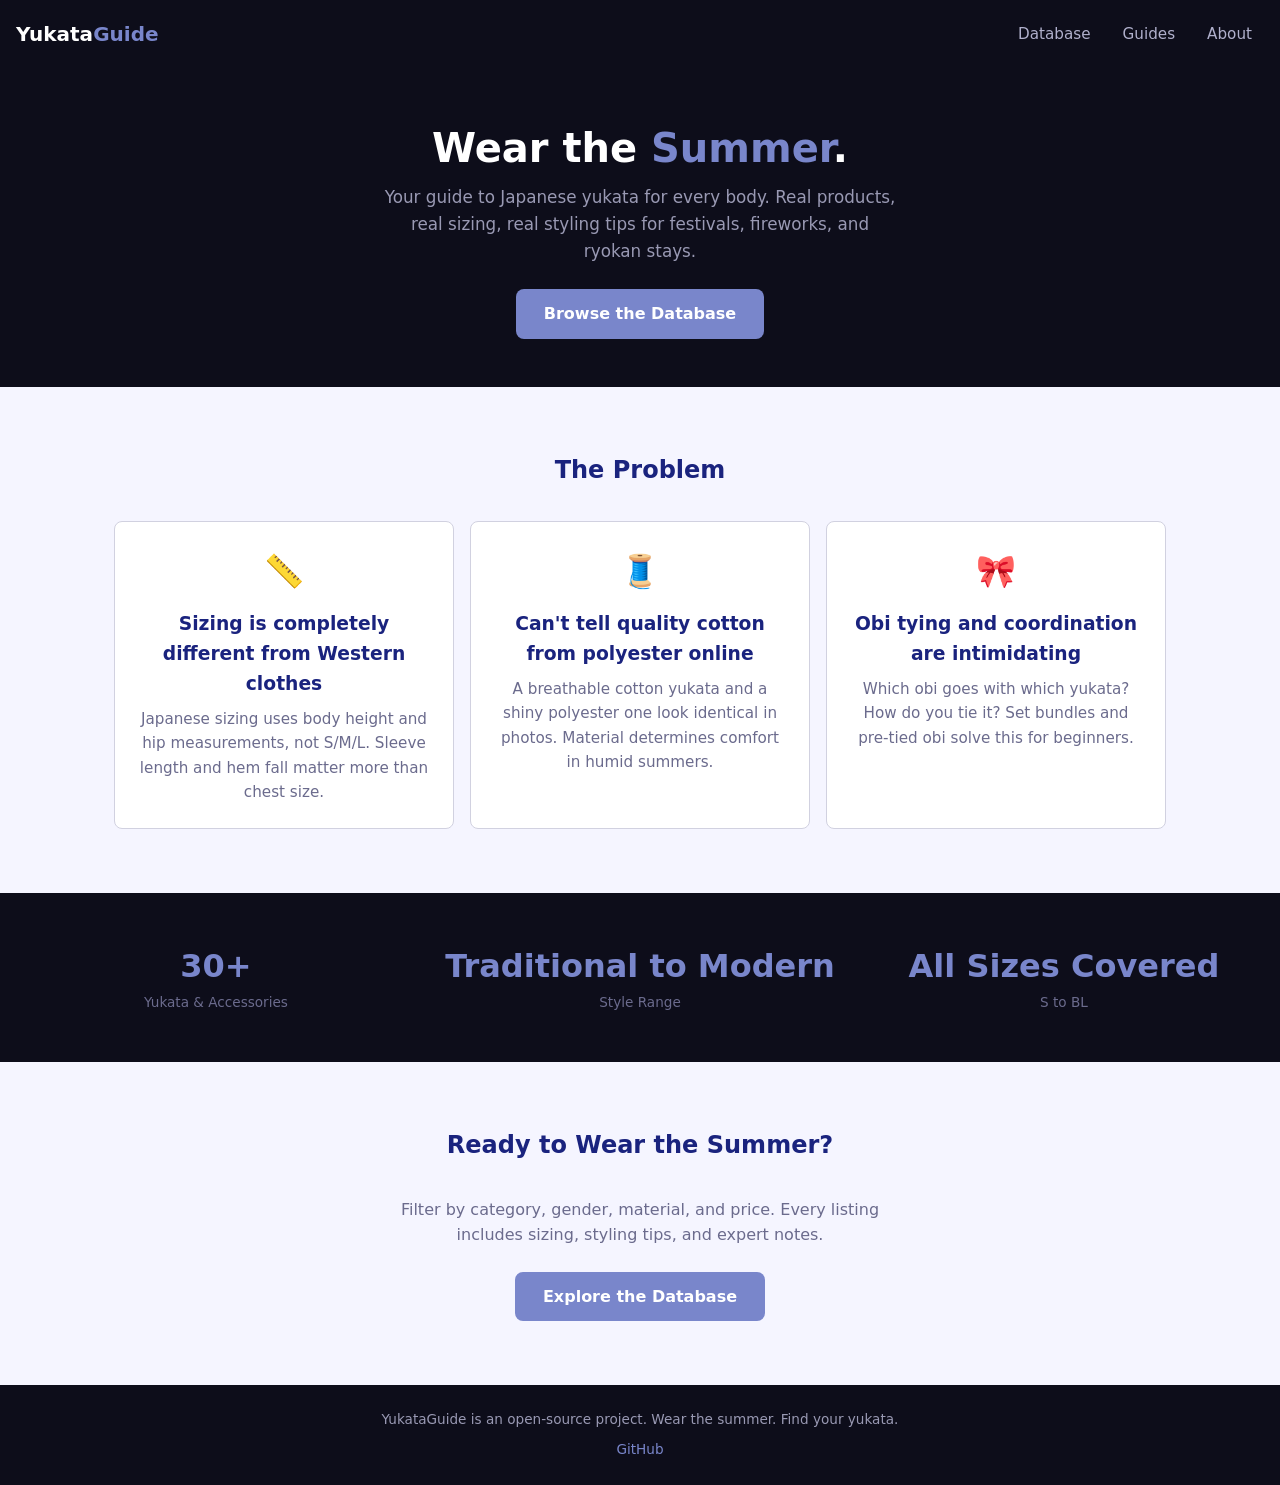
==== index.html @ 27412b20 "Initial commit: yukata-guide curation database" ====
<!DOCTYPE html>
<html lang="en">
<head>
<meta charset="UTF-8">
<meta name="viewport" content="width=device-width,initial-scale=1">
<title>YukataGuide - Wear the Summer</title>
<meta name="description" content="A curated database of Japanese yukata, obi, geta, and accessories for international buyers. Sizing, materials, and styling guidance for every body.">
<meta property="og:title" content="YukataGuide - Wear the Summer">
<meta property="og:description" content="A curated database of Japanese yukata, obi, geta, and accessories. Sizing, materials, and styling guidance for every body.">
<meta property="og:type" content="website">
<meta property="og:url" content="https://humancronadmin.github.io/yukata-guide/">
<link rel="canonical" href="https://humancronadmin.github.io/yukata-guide/">
<link rel="icon" href="favicon.svg" type="image/svg+xml">
<link rel="stylesheet" href="css/style.css">
</head>
<body>
<nav class="nav">
  <a href="index.html" class="nav-brand">Yukata<span>Guide</span></a>
  <div class="nav-links">
    <a href="database.html">Database</a>
    <a href="#guides">Guides</a>
    <a href="#about">About</a>
  </div>
</nav>
<section class="hero">
  <h1>Wear the <em>Summer</em>.</h1>
  <p>Your guide to Japanese yukata for every body. Real products, real sizing, real styling tips for festivals, fireworks, and ryokan stays.</p>
  <a href="database.html" class="btn btn-primary">Browse the Database</a>
</section>
<section class="section">
  <h2 class="section-title">The Problem</h2>
  <div class="problem-grid" id="problems"></div>
</section>
<section class="section" style="background:var(--dark);color:#FFF;max-width:none;padding:48px 16px">
  <div class="stats-row" id="stats"></div>
</section>
<section class="section" style="text-align:center">
  <h2 class="section-title">Ready to Wear the Summer?</h2>
  <p style="color:var(--muted);margin-bottom:24px;max-width:480px;margin-left:auto;margin-right:auto">Filter by category, gender, material, and price. Every listing includes sizing, styling tips, and expert notes.</p>
  <a href="database.html" class="btn btn-primary">Explore the Database</a>
</section>
<footer class="footer" id="about">
  <p>YukataGuide is an open-source project. Wear the summer. Find your yukata.</p>
  <p style="margin-top:8px"><a href="https://github.com/humancronadmin">GitHub</a></p>
</footer>
<script>
const problems=[
  {icon:"\uD83D\uDCCF",title:"Sizing is completely different from Western clothes",desc:"Japanese sizing uses body height and hip measurements, not S/M/L. Sleeve length and hem fall matter more than chest size."},
  {icon:"\uD83E\uDDF5",title:"Can't tell quality cotton from polyester online",desc:"A breathable cotton yukata and a shiny polyester one look identical in photos. Material determines comfort in humid summers."},
  {icon:"\uD83C\uDF80",title:"Obi tying and coordination are intimidating",desc:"Which obi goes with which yukata? How do you tie it? Set bundles and pre-tied obi solve this for beginners."}
];
const stats=[
  {num:"30+",label:"Yukata & Accessories"},
  {num:"Traditional to Modern",label:"Style Range"},
  {num:"All Sizes Covered",label:"S to BL"}
];
document.getElementById("problems").innerHTML=problems.map(p=>`<div class="problem-card"><div class="icon">${p.icon}</div><h3>${p.title}</h3><p>${p.desc}</p></div>`).join("");
document.getElementById("stats").innerHTML=stats.map(s=>`<div class="stat"><div class="num">${s.num}</div><div class="label">${s.label}</div></div>`).join("");
</script>
</body>
</html>
---- css/style.css ----
*,*::before,*::after{box-sizing:border-box;margin:0;padding:0}
:root{--primary:#1A237E;--accent:#7986CB;--dark:#0D0D1A;--light:#F5F5FF;--card:#FFFFFF;--text:#1A1A2E;--muted:#6B6B8D;--border:#D1D1E0;--radius:8px}
body{font-family:'Segoe UI',system-ui,-apple-system,sans-serif;color:var(--text);background:var(--light);line-height:1.6}
a{color:var(--primary);text-decoration:none}
a:hover{color:var(--accent)}
img{max-width:100%;display:block}

/* NAV */
.nav{background:var(--dark);padding:12px 16px;display:flex;align-items:center;justify-content:space-between;position:sticky;top:0;z-index:100}
.nav-brand{color:#FFF;font-size:1.25rem;font-weight:700}
.nav-brand span{color:var(--accent)}
.nav-links{display:flex;gap:8px}
.nav-links a{color:#B0B0CC;font-size:.9rem;padding:10px 12px;min-height:44px;display:flex;align-items:center;border-radius:var(--radius)}
.nav-links a:hover,.nav-links a.active{color:#FFF;background:rgba(255,255,255,.08)}

/* HERO */
.hero{background:var(--dark);color:#FFF;padding:56px 16px 48px;text-align:center}
.hero h1{font-size:2rem;margin-bottom:12px;line-height:1.2}
.hero h1 em{color:var(--accent);font-style:normal}
.hero p{color:#9999B3;font-size:1.05rem;max-width:520px;margin:0 auto 24px}
.btn{display:inline-flex;align-items:center;justify-content:center;min-height:44px;padding:12px 28px;border-radius:var(--radius);font-weight:600;font-size:1rem;cursor:pointer;border:none;transition:background .2s}
.btn-primary{background:var(--accent);color:#FFF}
.btn-primary:hover{background:var(--primary);color:#FFF}

/* SECTIONS */
.section{padding:48px 16px;max-width:1100px;margin:0 auto}
.section-title{font-size:1.5rem;color:var(--primary);text-align:center;margin-bottom:32px}

/* PROBLEM CARDS */
.problem-grid{display:grid;gap:16px}
.problem-card{background:var(--card);border:1px solid var(--border);border-radius:var(--radius);padding:24px;text-align:center}
.problem-card .icon{font-size:2rem;margin-bottom:12px}
.problem-card h3{color:var(--primary);margin-bottom:8px}
.problem-card p{color:var(--muted);font-size:.95rem}

/* STATS */
.stats-row{display:flex;flex-wrap:wrap;justify-content:center;gap:24px;text-align:center}
.stat{flex:1;min-width:120px}
.stat .num{font-size:2rem;font-weight:700;color:var(--accent)}
.stat .label{font-size:.85rem;color:var(--muted)}

/* FOOTER */
.footer{background:var(--dark);color:#9999B3;padding:24px 16px;text-align:center;font-size:.85rem}
.footer a{color:var(--accent)}

/* DATABASE PAGE */
.db-header{background:var(--dark);color:#FFF;padding:32px 16px 24px;text-align:center}
.db-header h1{font-size:1.5rem;margin-bottom:4px}
.db-header p{color:#9999B3;font-size:.9rem}

.filters{background:var(--card);border-bottom:1px solid var(--border);padding:16px;display:flex;flex-wrap:wrap;gap:10px;position:sticky;top:52px;z-index:90}
.filters select,.filters input{min-height:44px;padding:8px 12px;border:1px solid var(--border);border-radius:var(--radius);font-size:.9rem;background:#FFF;flex:1;min-width:140px}
.filters input[type="search"]{min-width:200px}
.result-count{padding:8px 16px;font-size:.85rem;color:var(--muted)}

.product-grid{display:grid;gap:16px;padding:16px;max-width:1200px;margin:0 auto}
.product-card{background:var(--card);border:1px solid var(--border);border-radius:var(--radius);padding:20px;display:flex;flex-direction:column;gap:8px}
.product-card h3{font-size:1.05rem;color:var(--primary)}
.product-card .brand{font-size:.85rem;color:var(--muted);font-weight:600;text-transform:uppercase;letter-spacing:.5px}
.product-card .name-ja{font-size:.8rem;color:var(--muted)}
.badges{display:flex;flex-wrap:wrap;gap:6px}
.badge{display:inline-block;padding:3px 10px;border-radius:20px;font-size:.75rem;font-weight:600}
.badge-cat{background:#E8EAF6;color:#1A237E}
.badge-mat{background:#E0E7FF;color:#3730A3}
.badge-gender{background:#F3E5F5;color:#6A1B9A}
.badge-set{background:#E8F5E9;color:#2E7D32}
.product-meta{display:flex;flex-wrap:wrap;gap:12px;font-size:.85rem;color:var(--muted)}
.product-meta span{display:flex;align-items:center;gap:4px}
.product-price{font-size:1.15rem;font-weight:700;color:var(--primary)}
.product-pros{font-size:.85rem;color:var(--text)}
.product-pros li{margin-left:16px}
.product-best{font-size:.85rem;color:var(--muted)}
.product-best strong{color:var(--text)}
.expert-note{font-size:.85rem;font-style:italic;color:var(--primary);background:#E8EAF6;padding:8px 12px;border-radius:var(--radius);border-left:3px solid var(--accent)}
.style-tip{font-size:.85rem;color:var(--muted);padding:6px 12px;background:#F5F5FF;border-radius:var(--radius)}
.sizes{display:flex;gap:4px;flex-wrap:wrap}
.size-tag{font-size:.7rem;background:var(--dark);color:#FFF;padding:2px 8px;border-radius:12px}
.amazon-link{display:inline-flex;align-items:center;justify-content:center;min-height:44px;padding:8px 16px;background:var(--accent);color:#FFF;border-radius:var(--radius);font-size:.85rem;font-weight:600;margin-top:auto;transition:background .2s}
.amazon-link:hover{background:var(--primary);color:#FFF}

/* RESPONSIVE */
@media(min-width:480px){
  .hero h1{font-size:2.5rem}
  .problem-grid{grid-template-columns:repeat(3,1fr)}
  .product-grid{grid-template-columns:repeat(2,1fr)}
  .nav-links a{font-size:.95rem}
}
@media(min-width:768px){
  .product-grid{grid-template-columns:repeat(3,1fr)}
  .section{padding:64px 24px}
  .filters{padding:16px 24px}
}
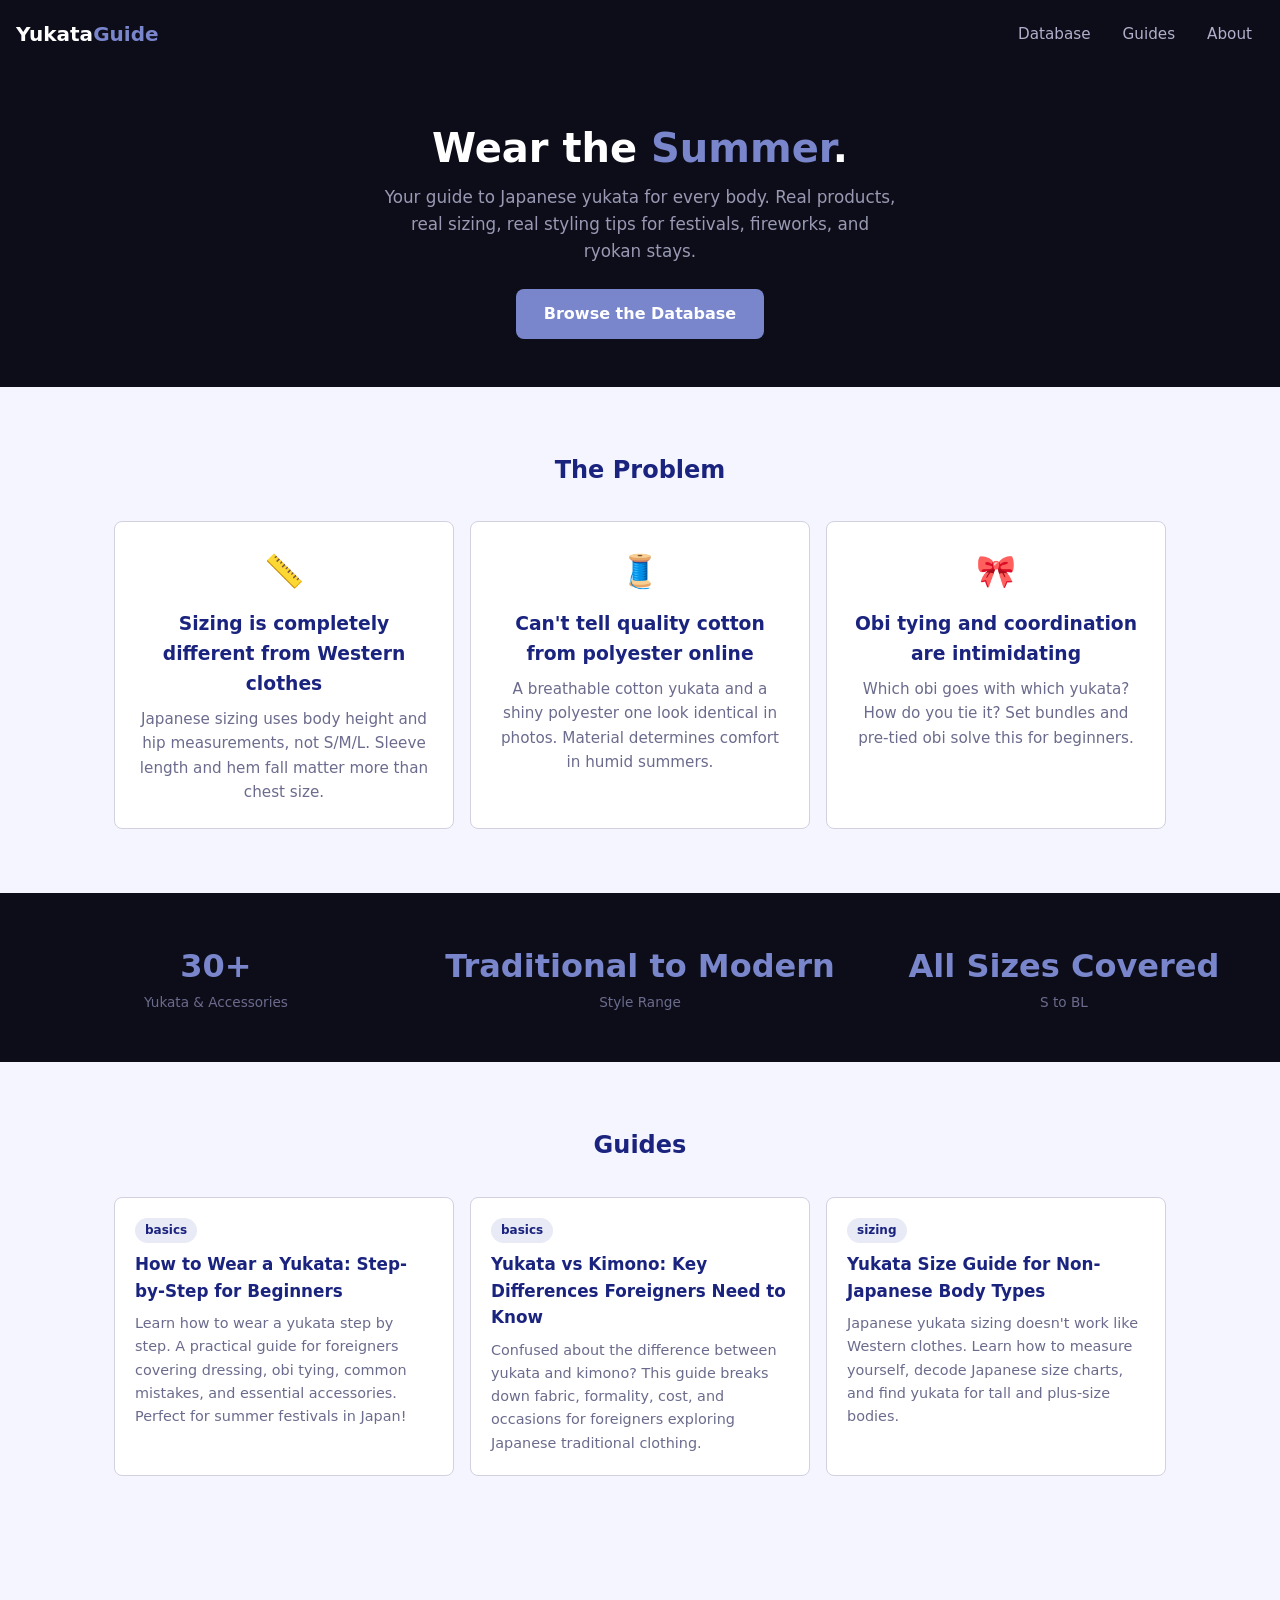
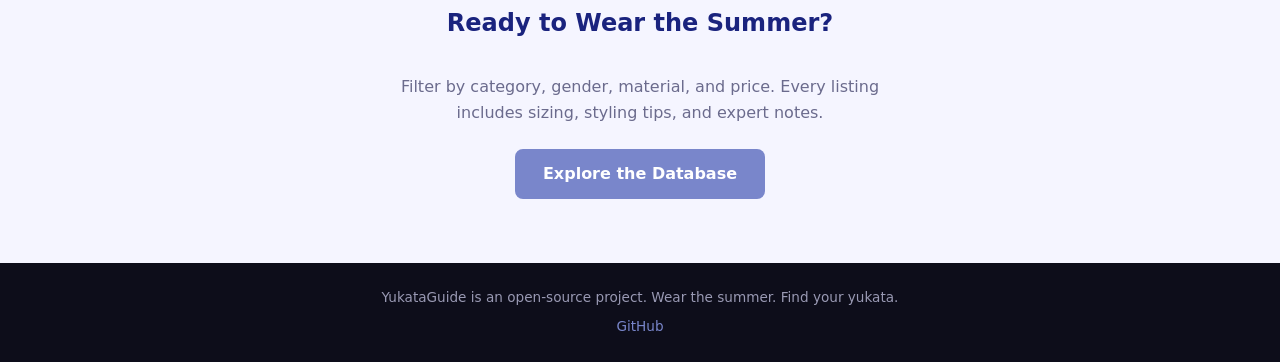
==== commit ac326da7: "Add 3 SEO articles (how to wear, yukata vs kimono, size guide) - guide.html: article viewer with URL" ====
--- a/index.html
+++ b/index.html
@@ -12,50 +12,68 @@
 <link rel="canonical" href="https://humancronadmin.github.io/yukata-guide/">
 <link rel="icon" href="favicon.svg" type="image/svg+xml">
 <link rel="stylesheet" href="css/style.css">
+<script async src="https://www.googletagmanager.com/gtag/js?id=G-MXKH7PSKC2"></script>
+<script>window.dataLayer=window.dataLayer||[];function gtag(){dataLayer.push(arguments);}gtag("js",new Date());gtag("config","G-MXKH7PSKC2");</script>
+<script type="text/javascript">(function(c,l,a,r,i,t,y){c[a]=c[a]||function(){(c[a].q=c[a].q||[]).push(arguments)};t=l.createElement(r);t.async=1;t.src="https://www.clarity.ms/tag/"+i;y=l.getElementsByTagName(r)[0];y.parentNode.insertBefore(t,y);})(window, document, "clarity", "script", "wa1jxs6bmh");</script>
+
+<script type="application/ld+json">{"@context":"https://schema.org","@type":"WebSite","name":"YukataGuide","url":"https://humancronadmin.github.io/yukata-guide/","description":"YukataGuide - yukata buying guide, yukata vs kimono, obi tying, summer yukata, men's yukata, yukata sizing","inLanguage":"en","potentialAction":{"@type":"SearchAction","target":{"@type":"EntryPoint","urlTemplate":"https://humancronadmin.github.io/yukata-guide/?q={search_term_string}"},"query-input":"required name=search_term_string"}}</script>
+<script type="application/ld+json">{"@context":"https://schema.org","@type":"CollectionPage","name":"YukataGuide","url":"https://humancronadmin.github.io/yukata-guide/","description":"YukataGuide - yukata buying guide, yukata vs kimono, obi tying, summer yukata, men's yukata, yukata sizing","about":{"@type":"Thing","name":"yukata buying guide"},"audience":{"@type":"Audience","audienceType":"people who want to buy and wear yukata, especially for summer festivals"},"isAccessibleForFree":true,"inLanguage":"en"}</script>
+<script type="application/ld+json">{"@context":"https://schema.org","@type":"BreadcrumbList","itemListElement":[{"@type":"ListItem","position":1,"name":"Home","item":"https://humancronadmin.github.io/yukata-guide/"}]}</script>
 </head>
 <body>
 <nav class="nav">
-  <a href="index.html" class="nav-brand">Yukata<span>Guide</span></a>
-  <div class="nav-links">
-    <a href="database.html">Database</a>
-    <a href="#guides">Guides</a>
-    <a href="#about">About</a>
-  </div>
+ <a href="index.html" class="nav-brand">Yukata<span>Guide</span></a>
+ <div class="nav-links">
+ <a href="database.html">Database</a>
+ <a href="#guides">Guides</a>
+ <a href="#about">About</a>
+ </div>
 </nav>
 <section class="hero">
-  <h1>Wear the <em>Summer</em>.</h1>
-  <p>Your guide to Japanese yukata for every body. Real products, real sizing, real styling tips for festivals, fireworks, and ryokan stays.</p>
-  <a href="database.html" class="btn btn-primary">Browse the Database</a>
+ <h1>Wear the <em>Summer</em>.</h1>
+ <p>Your guide to Japanese yukata for every body. Real products, real sizing, real styling tips for festivals, fireworks, and ryokan stays.</p>
+ <a href="database.html" class="btn btn-primary">Browse the Database</a>
 </section>
 <section class="section">
-  <h2 class="section-title">The Problem</h2>
-  <div class="problem-grid" id="problems"></div>
+ <h2 class="section-title">The Problem</h2>
+ <div class="problem-grid" id="problems"></div>
 </section>
 <section class="section" style="background:var(--dark);color:#FFF;max-width:none;padding:48px 16px">
-  <div class="stats-row" id="stats"></div>
+ <div class="stats-row" id="stats"></div>
+</section>
+<section class="section" id="guides">
+ <h2 class="section-title">Guides</h2>
+ <div class="guide-cards" id="guideCards"></div>
 </section>
 <section class="section" style="text-align:center">
-  <h2 class="section-title">Ready to Wear the Summer?</h2>
-  <p style="color:var(--muted);margin-bottom:24px;max-width:480px;margin-left:auto;margin-right:auto">Filter by category, gender, material, and price. Every listing includes sizing, styling tips, and expert notes.</p>
-  <a href="database.html" class="btn btn-primary">Explore the Database</a>
+ <h2 class="section-title">Ready to Wear the Summer?</h2>
+ <p style="color:var(--muted);margin-bottom:24px;max-width:480px;margin-left:auto;margin-right:auto">Filter by category, gender, material, and price. Every listing includes sizing, styling tips, and expert notes.</p>
+ <a href="database.html" class="btn btn-primary">Explore the Database</a>
 </section>
 <footer class="footer" id="about">
-  <p>YukataGuide is an open-source project. Wear the summer. Find your yukata.</p>
-  <p style="margin-top:8px"><a href="https://github.com/humancronadmin">GitHub</a></p>
+ <p>YukataGuide is an open-source project. Wear the summer. Find your yukata.</p>
+ <p style="margin-top:8px"><a href="https://github.com/humancronadmin">GitHub</a></p>
 </footer>
 <script>
 const problems=[
-  {icon:"\uD83D\uDCCF",title:"Sizing is completely different from Western clothes",desc:"Japanese sizing uses body height and hip measurements, not S/M/L. Sleeve length and hem fall matter more than chest size."},
-  {icon:"\uD83E\uDDF5",title:"Can't tell quality cotton from polyester online",desc:"A breathable cotton yukata and a shiny polyester one look identical in photos. Material determines comfort in humid summers."},
-  {icon:"\uD83C\uDF80",title:"Obi tying and coordination are intimidating",desc:"Which obi goes with which yukata? How do you tie it? Set bundles and pre-tied obi solve this for beginners."}
+ {icon:"\uD83D\uDCCF",title:"Sizing is completely different from Western clothes",desc:"Japanese sizing uses body height and hip measurements, not S/M/L. Sleeve length and hem fall matter more than chest size."},
+ {icon:"\uD83E\uDDF5",title:"Can't tell quality cotton from polyester online",desc:"A breathable cotton yukata and a shiny polyester one look identical in photos. Material determines comfort in humid summers."},
+ {icon:"\uD83C\uDF80",title:"Obi tying and coordination are intimidating",desc:"Which obi goes with which yukata? How do you tie it? Set bundles and pre-tied obi solve this for beginners."}
 ];
 const stats=[
-  {num:"30+",label:"Yukata & Accessories"},
-  {num:"Traditional to Modern",label:"Style Range"},
-  {num:"All Sizes Covered",label:"S to BL"}
+ {num:"30+",label:"Yukata & Accessories"},
+ {num:"Traditional to Modern",label:"Style Range"},
+ {num:"All Sizes Covered",label:"S to BL"}
 ];
 document.getElementById("problems").innerHTML=problems.map(p=>`<div class="problem-card"><div class="icon">${p.icon}</div><h3>${p.title}</h3><p>${p.desc}</p></div>`).join("");
 document.getElementById("stats").innerHTML=stats.map(s=>`<div class="stat"><div class="num">${s.num}</div><div class="label">${s.label}</div></div>`).join("");
 </script>
+<script src="data/guides.js"></script>
+<script>
+if(typeof guides!=="undefined"){
+ const gc=document.getElementById("guideCards");
+ if(gc)gc.innerHTML=guides.map(g=>`<a href="guide.html?id=${g.id}" class="guide-card"><span class="badge badge-cat">${g.category}</span><h3>${g.title}</h3><p>${g.meta_description}</p></a>`).join("");
+}
+</script>
 </body>
 </html>
--- a/css/style.css
+++ b/css/style.css
@@ -78,15 +78,66 @@
 .amazon-link{display:inline-flex;align-items:center;justify-content:center;min-height:44px;padding:8px 16px;background:var(--accent);color:#FFF;border-radius:var(--radius);font-size:.85rem;font-weight:600;margin-top:auto;transition:background .2s}
 .amazon-link:hover{background:var(--primary);color:#FFF}
 
+/* GUIDE PAGE */
+.guide-container{max-width:800px;margin:0 auto}
+.guide-hero{background:var(--dark);color:#FFF;padding:40px 16px 32px;text-align:center}
+.guide-hero h1{font-size:1.75rem;line-height:1.3;margin-bottom:8px}
+.guide-cat{display:inline-block;background:var(--accent);color:#FFF;font-size:.75rem;font-weight:600;padding:3px 12px;border-radius:20px;text-transform:uppercase;letter-spacing:.5px;margin-bottom:12px}
+.guide-body{padding:24px 16px 48px}
+.guide-intro{font-size:1.05rem;color:var(--muted);line-height:1.7;margin-bottom:32px}
+.guide-intro p{margin-bottom:12px}
+.guide-section{margin-bottom:40px}
+.guide-section h2{font-size:1.35rem;color:var(--primary);margin-bottom:16px;padding-bottom:8px;border-bottom:2px solid var(--border)}
+.guide-text{line-height:1.7;margin-bottom:16px}
+.guide-text p{margin-bottom:12px}
+.guide-steps{counter-reset:step;list-style:none;padding:0}
+.guide-steps li{position:relative;padding:16px 16px 16px 48px;margin-bottom:12px;background:var(--card);border:1px solid var(--border);border-radius:var(--radius);line-height:1.6}
+.guide-steps li::before{content:counter(step);counter-increment:step;position:absolute;left:12px;top:16px;width:28px;height:28px;background:var(--primary);color:#FFF;border-radius:50%;display:flex;align-items:center;justify-content:center;font-size:.85rem;font-weight:700}
+.table-wrap{overflow-x:auto;margin:16px 0}
+.guide-table{width:100%;border-collapse:collapse;font-size:.9rem}
+.guide-table th{background:var(--dark);color:#FFF;padding:10px 12px;text-align:left;font-size:.8rem;white-space:nowrap}
+.guide-table td{padding:10px 12px;border-bottom:1px solid var(--border);vertical-align:top}
+.guide-table tr:nth-child(even){background:#F5F5FF}
+.measure-cards{display:grid;gap:12px;margin:16px 0}
+.measure-card{background:var(--card);border:1px solid var(--border);border-radius:var(--radius);padding:16px}
+.measure-card h3{color:var(--primary);font-size:1.05rem;margin-bottom:4px}
+.measure-card .m-en{color:var(--muted);font-size:.85rem;margin-bottom:8px}
+.measure-card p{font-size:.9rem;line-height:1.5;margin-bottom:6px}
+.product-recs{display:grid;gap:12px;margin:16px 0}
+.rec-card{background:var(--card);border:1px solid var(--border);border-radius:var(--radius);padding:16px;display:flex;flex-direction:column;gap:8px}
+.rec-card h4{color:var(--primary);font-size:.95rem}
+.rec-card p{font-size:.85rem;color:var(--muted)}
+.guide-faq{margin-top:32px}
+.faq-item{background:var(--card);border:1px solid var(--border);border-radius:var(--radius);margin-bottom:8px}
+.faq-item summary{padding:14px 16px;font-weight:600;cursor:pointer;min-height:44px;display:flex;align-items:center;font-size:.95rem}
+.faq-item summary:hover{color:var(--primary)}
+.faq-item p{padding:0 16px 14px;color:var(--muted);line-height:1.6;font-size:.9rem}
+.guide-nav-bottom{text-align:center;margin-top:32px;display:flex;gap:12px;justify-content:center;flex-wrap:wrap}
+.btn-secondary{background:transparent;border:2px solid var(--primary);color:var(--primary)}
+.btn-secondary:hover{background:var(--primary);color:#FFF}
+.guide-loading{text-align:center;padding:64px 16px;color:var(--muted)}
+.guide-cards{display:grid;gap:16px;margin-top:16px}
+.guide-card{background:var(--card);border:1px solid var(--border);border-radius:var(--radius);padding:20px;display:flex;flex-direction:column;gap:8px;transition:box-shadow .2s}
+.guide-card:hover{box-shadow:0 4px 12px rgba(0,0,0,.1)}
+.guide-card h3{color:var(--primary);font-size:1.05rem}
+.guide-card p{color:var(--muted);font-size:.9rem;flex-grow:1}
+.guide-card .badge{align-self:flex-start}
+
 /* RESPONSIVE */
 @media(min-width:480px){
   .hero h1{font-size:2.5rem}
   .problem-grid{grid-template-columns:repeat(3,1fr)}
   .product-grid{grid-template-columns:repeat(2,1fr)}
+  .guide-cards{grid-template-columns:repeat(2,1fr)}
+  .guide-hero h1{font-size:2rem}
+  .guide-body{padding:32px 24px 48px}
+  .measure-cards{grid-template-columns:repeat(2,1fr)}
+  .product-recs{grid-template-columns:repeat(2,1fr)}
   .nav-links a{font-size:.95rem}
 }
 @media(min-width:768px){
   .product-grid{grid-template-columns:repeat(3,1fr)}
+  .guide-cards{grid-template-columns:repeat(3,1fr)}
   .section{padding:64px 24px}
   .filters{padding:16px 24px}
 }
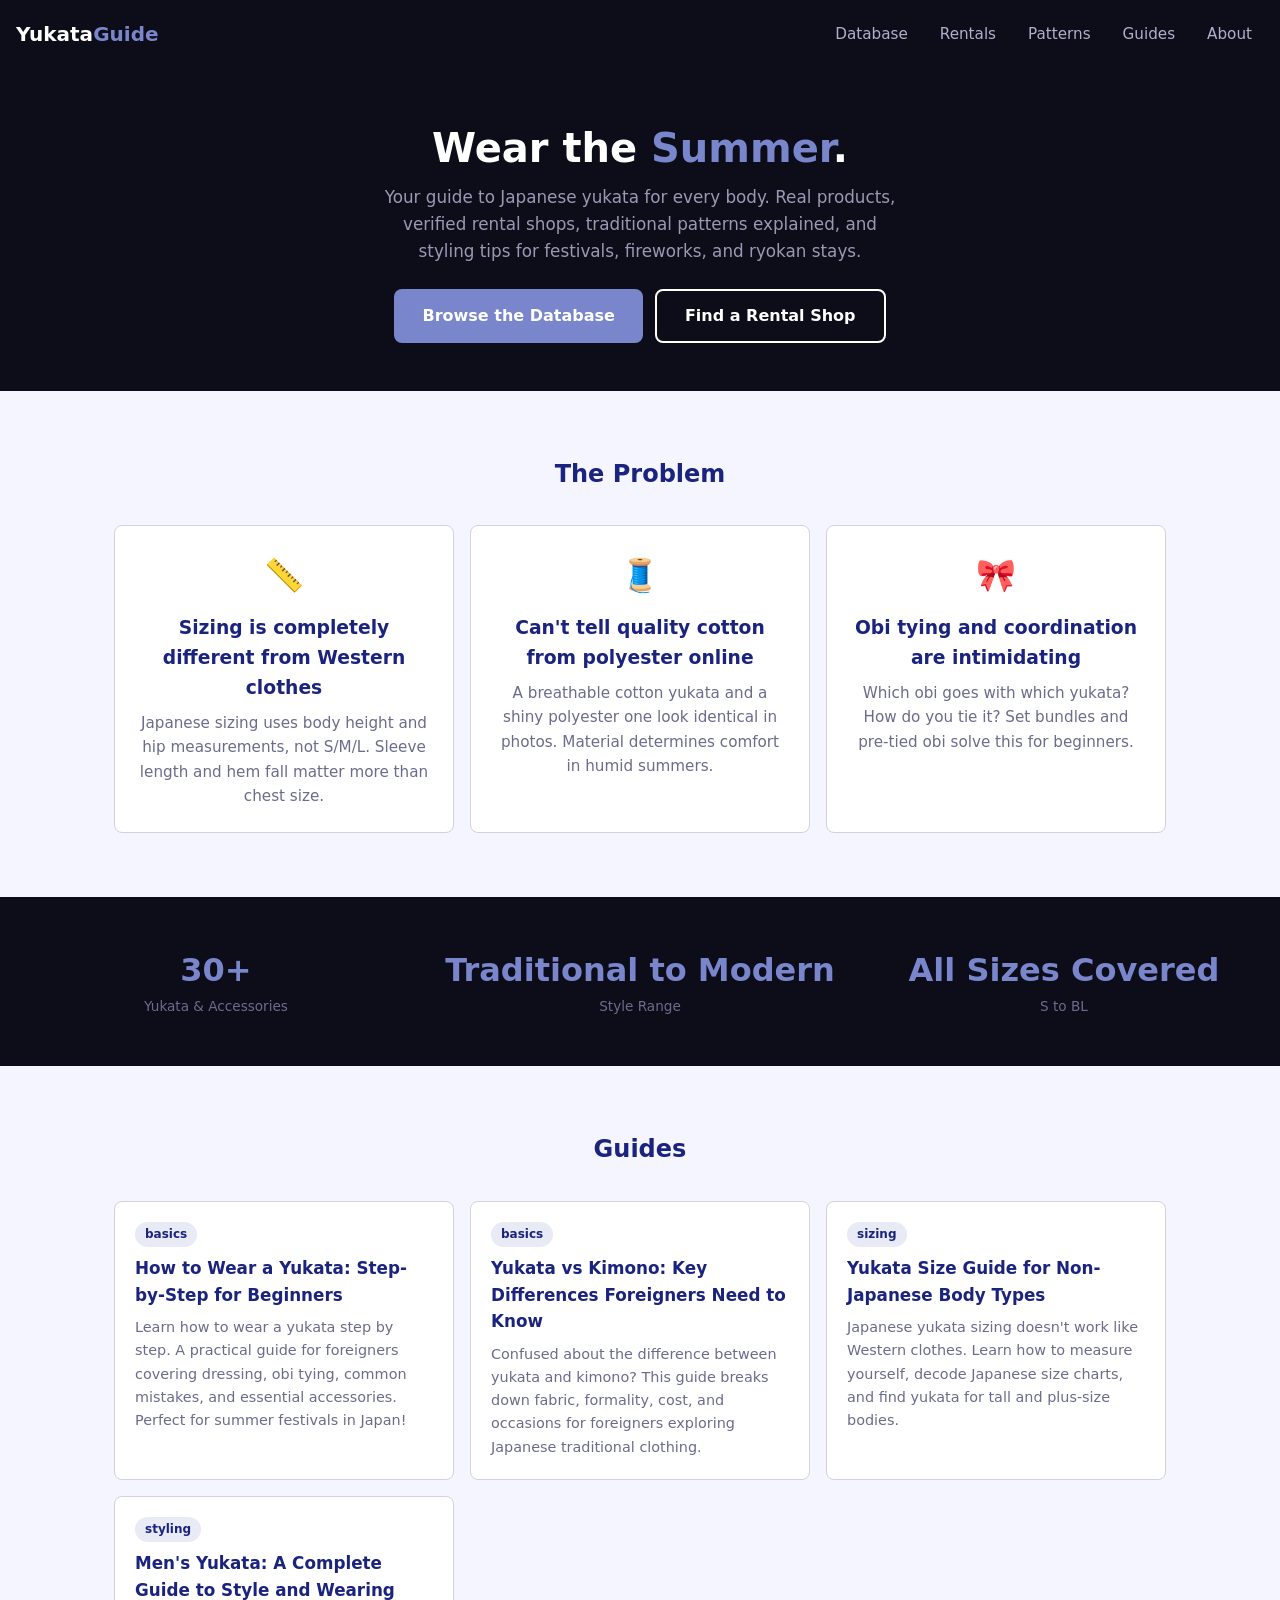
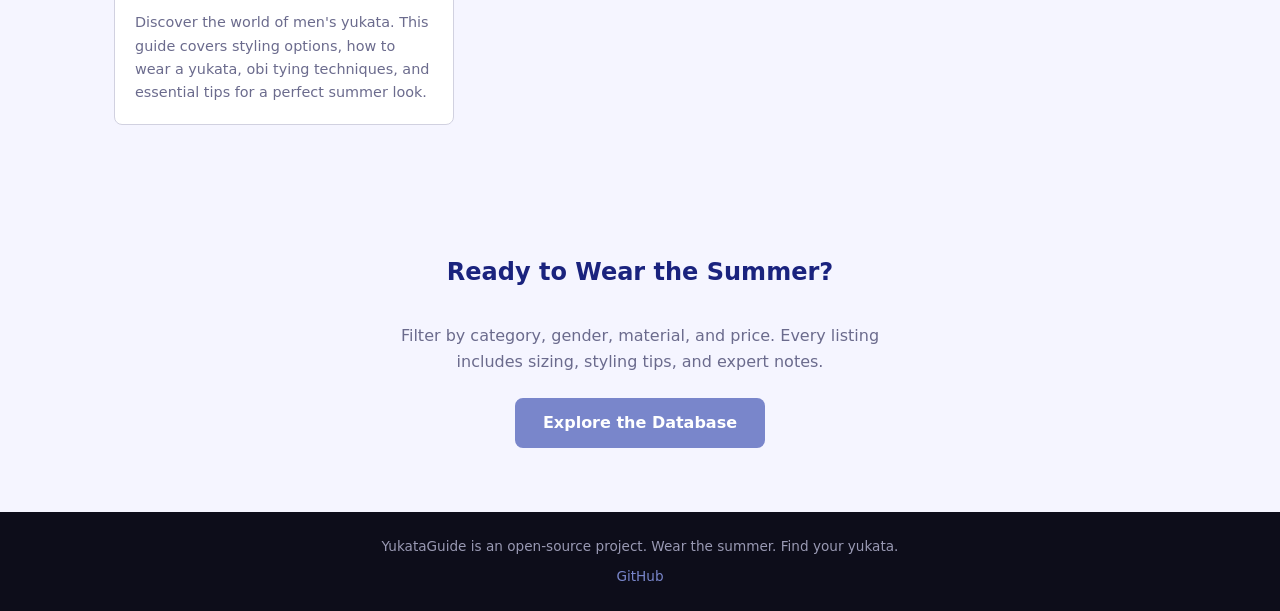
==== commit b5bf97dd: "Add Rentals + Patterns pages for traffic expansion - rentals.html + js/rentals.js + data/rentals.jso" ====
--- a/index.html
+++ b/index.html
@@ -25,14 +25,19 @@
  <a href="index.html" class="nav-brand">Yukata<span>Guide</span></a>
  <div class="nav-links">
  <a href="database.html">Database</a>
+ <a href="rentals.html">Rentals</a>
+ <a href="patterns.html">Patterns</a>
  <a href="#guides">Guides</a>
  <a href="#about">About</a>
  </div>
 </nav>
 <section class="hero">
  <h1>Wear the <em>Summer</em>.</h1>
- <p>Your guide to Japanese yukata for every body. Real products, real sizing, real styling tips for festivals, fireworks, and ryokan stays.</p>
- <a href="database.html" class="btn btn-primary">Browse the Database</a>
+ <p>Your guide to Japanese yukata for every body. Real products, verified rental shops, traditional patterns explained, and styling tips for festivals, fireworks, and ryokan stays.</p>
+ <div style="display:flex;gap:12px;justify-content:center;flex-wrap:wrap">
+  <a href="database.html" class="btn btn-primary">Browse the Database</a>
+  <a href="rentals.html" class="btn btn-primary" style="background:transparent;border:2px solid currentColor">Find a Rental Shop</a>
+ </div>
 </section>
 <section class="section">
  <h2 class="section-title">The Problem</h2>
--- a/css/style.css
+++ b/css/style.css
@@ -141,3 +141,13 @@
   .section{padding:64px 24px}
   .filters{padding:16px 24px}
 }
+
+/* Related articles widget */
+.guide-related{margin-top:32px}
+.related-grid{display:grid;gap:12px;grid-template-columns:1fr}
+@media(min-width:640px){.related-grid{grid-template-columns:repeat(3,1fr)}}
+.related-card{display:block;background:#fff;border:1px solid #e8e8e8;border-radius:10px;padding:16px;text-decoration:none;color:inherit;transition:transform .15s}
+.related-card:hover{transform:translateY(-2px);box-shadow:0 4px 12px rgba(0,0,0,.05)}
+.related-card h3{margin:6px 0;font-size:1rem;line-height:1.3}
+.related-card p{font-size:.82rem;color:#666;line-height:1.5;margin:0}
+.related-cat{display:inline-block;background:#f3f3f3;padding:2px 8px;border-radius:10px;font-size:.7rem;color:#555;text-transform:uppercase;letter-spacing:.5px}
